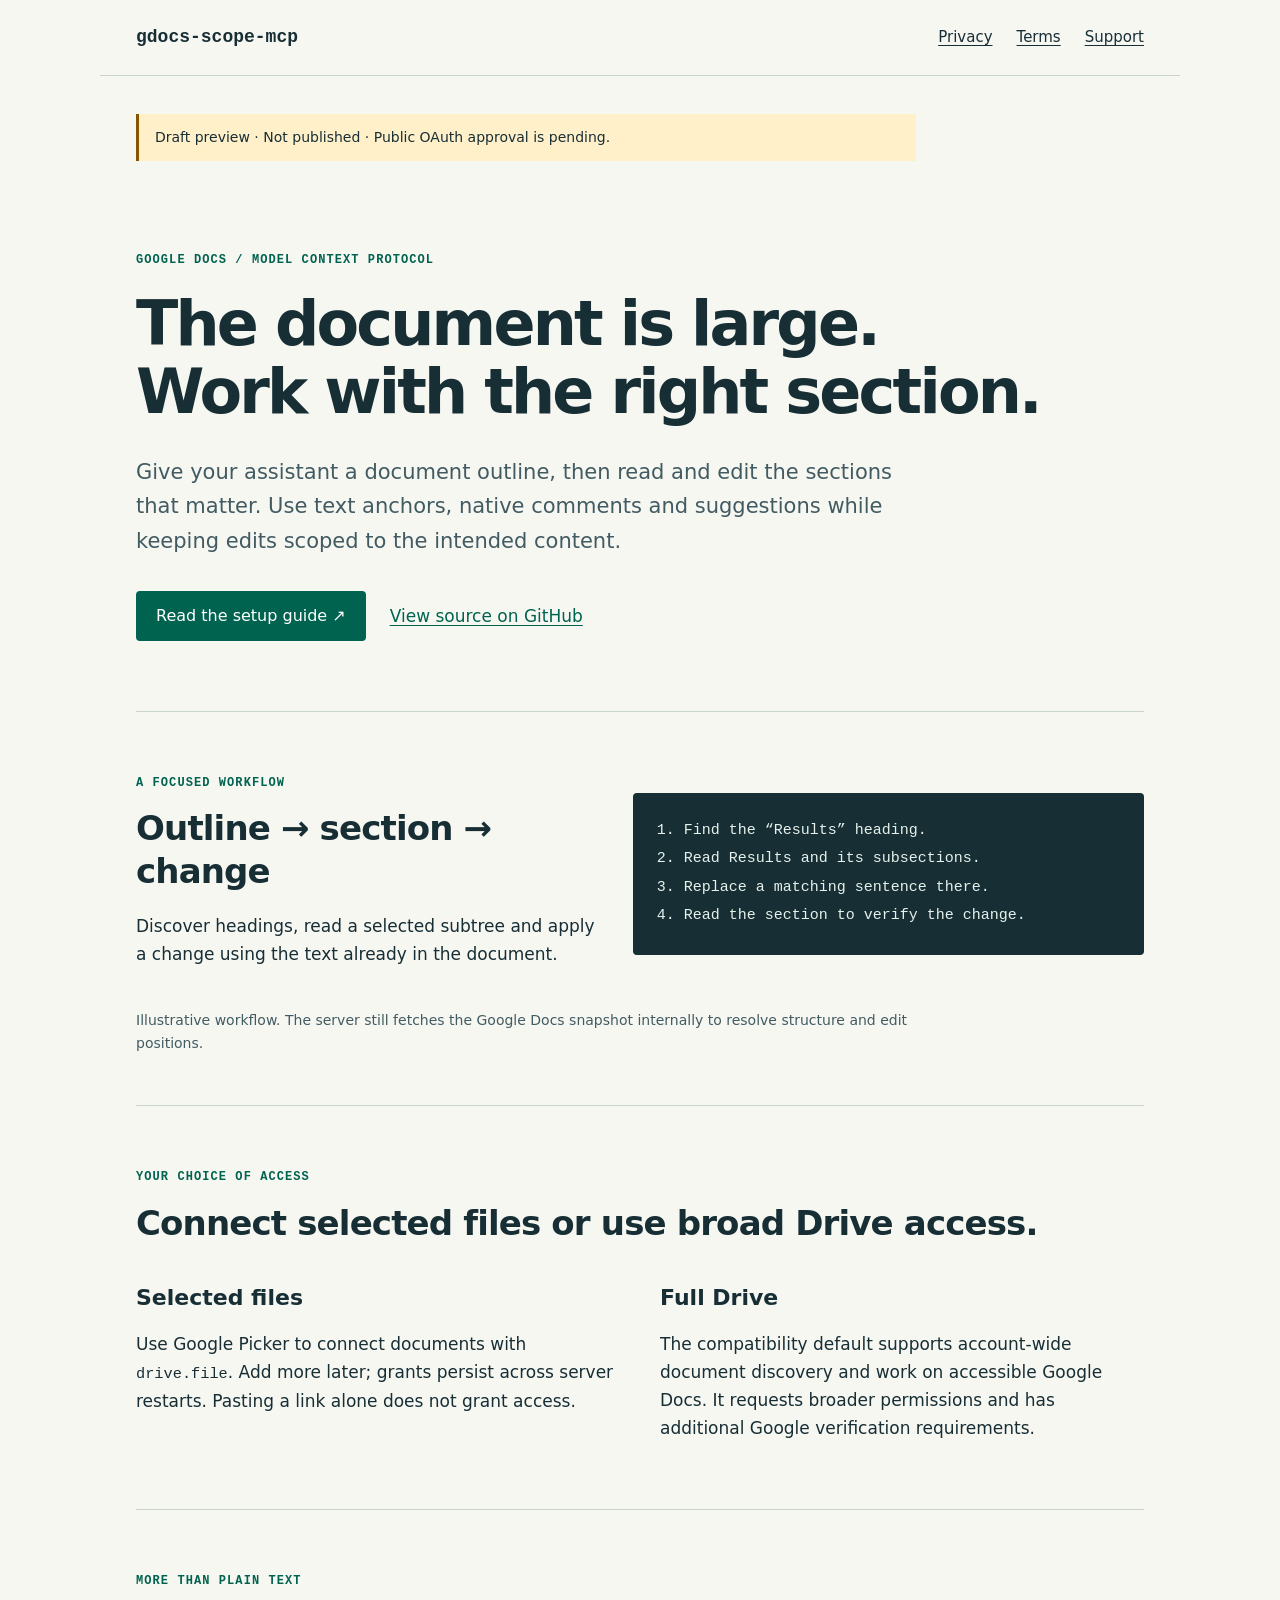
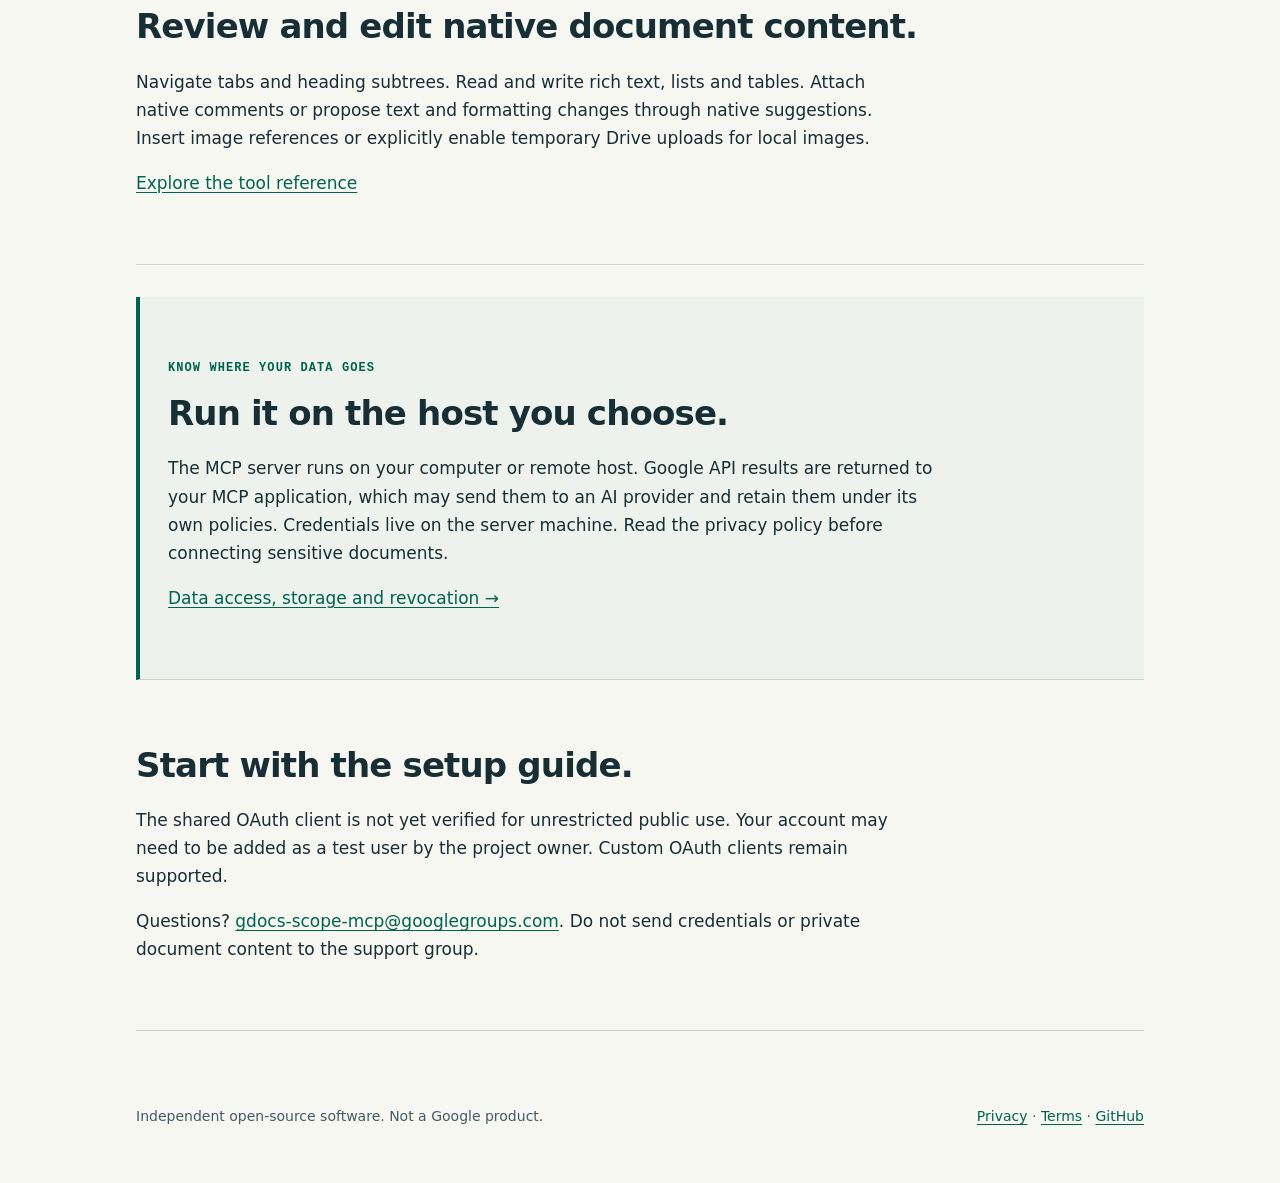
==== website/index.html @ fe9aa480 "Prepare local static pages for public OAuth review" ====
<!doctype html>
<html lang="en">
<head>
  <meta charset="utf-8">
  <meta name="viewport" content="width=device-width, initial-scale=1">
  <meta name="description" content="Section-scoped Google Docs editing for MCP-compatible AI assistants.">
  <title>gdocs-scope-mcp — work with the right section</title>
  <link rel="stylesheet" href="style.css">
</head>
<body>
  <a class="skip" href="#main">Skip to content</a>
  <header><a class="brand" href="index.html">gdocs-scope-mcp</a><nav aria-label="Main"><a href="privacy.html">Privacy</a><a href="terms.html">Terms</a><a href="mailto:gdocs-scope-mcp@googlegroups.com">Support</a></nav></header>
  <main id="main">
    <p class="notice">Draft preview · Not published · Public OAuth approval is pending.</p>
    <section class="hero">
      <p class="eyebrow">Google Docs / Model Context Protocol</p>
      <h1>The document is large.<br>Work with the right section.</h1>
      <p class="lead">Give your assistant a document outline, then read and edit the sections that matter. Use text anchors, native comments and suggestions while keeping edits scoped to the intended content.</p>
      <p class="actions"><a class="button" href="https://github.com/dm0/gdocs-scope-mcp/blob/main/docs/getting-started.md">Read the setup guide <span aria-hidden="true">↗</span></a><a href="https://github.com/dm0/gdocs-scope-mcp">View source on GitHub</a></p>
    </section>
    <section class="example" aria-labelledby="workflow">
      <div><p class="eyebrow">A focused workflow</p><h2 id="workflow">Outline → section → change</h2><p>Discover headings, read a selected subtree and apply a change using the text already in the document.</p></div>
      <pre aria-label="Illustrative assistant workflow"><code>1. Find the “Results” heading.
2. Read Results and its subsections.
3. Replace a matching sentence there.
4. Read the section to verify the change.</code></pre>
      <p class="caption">Illustrative workflow. The server still fetches the Google Docs snapshot internally to resolve structure and edit positions.</p>
    </section>
    <section class="access" aria-labelledby="access"><p class="eyebrow">Your choice of access</p><h2 id="access">Connect selected files or use broad Drive access.</h2>
      <div class="columns"><article><h3>Selected files</h3><p>Use Google Picker to connect documents with <code>drive.file</code>. Add more later; grants persist across server restarts. Pasting a link alone does not grant access.</p></article><article><h3>Full Drive</h3><p>The compatibility default supports account-wide document discovery and work on accessible Google Docs. It requests broader permissions and has additional Google verification requirements.</p></article></div>
    </section>
    <section aria-labelledby="operations"><p class="eyebrow">More than plain text</p><h2 id="operations">Review and edit native document content.</h2><p>Navigate tabs and heading subtrees. Read and write rich text, lists and tables. Attach native comments or propose text and formatting changes through native suggestions. Insert image references or explicitly enable temporary Drive uploads for local images.</p><p><a href="https://github.com/dm0/gdocs-scope-mcp/blob/main/docs/tools/documents.md">Explore the tool reference</a></p></section>
    <section class="boundary" aria-labelledby="data"><p class="eyebrow">Know where your data goes</p><h2 id="data">Run it on the host you choose.</h2><p>The MCP server runs on your computer or remote host. Google API results are returned to your MCP application, which may send them to an AI provider and retain them under its own policies. Credentials live on the server machine. Read the privacy policy before connecting sensitive documents.</p><p><a href="privacy.html">Data access, storage and revocation →</a></p></section>
    <section aria-labelledby="start"><h2 id="start">Start with the setup guide.</h2><p>The shared OAuth client is not yet verified for unrestricted public use. Your account may need to be added as a test user by the project owner. Custom OAuth clients remain supported.</p><p>Questions? <a href="mailto:gdocs-scope-mcp@googlegroups.com">gdocs-scope-mcp@googlegroups.com</a>. Do not send credentials or private document content to the support group.</p></section>
  </main>
  <footer><p>Independent open-source software. Not a Google product.</p><p><a href="privacy.html">Privacy</a> · <a href="terms.html">Terms</a> · <a href="https://github.com/dm0/gdocs-scope-mcp">GitHub</a></p></footer>
</body>
</html>
---- website/style.css ----
:root { color-scheme: light; --ink: #172e35; --muted: #425b62; --paper: #f7f7f2; --line: #c9d4ce; --accent: #00634f; }
* { box-sizing: border-box; }
html { scroll-behavior: smooth; }
body { margin: 0; background: var(--paper); color: var(--ink); font: 17px/1.65 system-ui, sans-serif; }
a { color: var(--accent); text-underline-offset: .2em; }
a:hover { text-decoration-thickness: 2px; }
a:focus-visible { outline: 3px solid #875400; outline-offset: 5px; }
header, main, footer { max-width: 1080px; margin: auto; padding: 24px 36px; }
header { display: flex; flex-wrap: wrap; align-items: center; justify-content: space-between; gap: 18px; border-bottom: 1px solid var(--line); }
.brand { font: 700 18px/1.5 ui-monospace, monospace; color: var(--ink); text-decoration: none; }
nav { display: flex; flex-wrap: wrap; gap: 24px; font-size: 15px; }
nav a { color: var(--ink); }
.skip { position: absolute; left: 12px; top: -100px; background: white; padding: 10px; }
.skip:focus { top: 12px; }
.notice { font-size: 14px; padding: 12px 16px; background: #fff0c9; border-left: 3px solid #875400; }
section { margin: 0; padding: 50px 0; border-bottom: 1px solid var(--line); }
.hero { padding: 64px 0 70px; }
.eyebrow { font: 650 12px/1.6 ui-monospace, monospace; letter-spacing: .09em; text-transform: uppercase; color: var(--accent); }
h1 { font-size: clamp(36px, 5.5vw, 62px); line-height: 1.1; letter-spacing: -.045em; font-weight: 650; margin: 20px 0 28px; }
h2 { font-size: clamp(26px, 3vw, 34px); line-height: 1.25; letter-spacing: -.025em; margin: 14px 0 20px; }
h3 { font-size: 22px; line-height: 1.3; margin: 20px 0 12px; }
p { max-width: 780px; }
.lead { font-size: 21px; color: var(--muted); max-width: 800px; }
.actions { display: flex; flex-wrap: wrap; align-items: center; gap: 24px; margin: 32px 0 0; }
.button { display: inline-block; color: white; background: var(--accent); padding: 12px 20px; text-decoration: none; border-radius: 4px; font-size: 16px; }
.button:hover { background: #004d3e; }
.example { display: grid; grid-template-columns: 1fr 1.1fr; gap: 24px 32px; }
pre { font: 15px/1.9 ui-monospace, monospace; color: #e5f1eb; background: #172e35; padding: 24px; border-radius: 4px; overflow: auto; max-width: 100%; align-self: center; }
code { font-family: ui-monospace, monospace; font-size: .9em; }
pre code { font-size: inherit; }
.caption { grid-column: 1/-1; font-size: 14px; color: var(--muted); margin: 0; }
.columns { display: grid; grid-template-columns: 1fr 1fr; gap: 40px; }
.boundary { border-left: 4px solid var(--accent); padding-left: 28px; margin-top: 32px; background: #edf2ec; padding-right: 28px; }
.legal { max-width: 860px; padding-bottom: 60px; }
.legal h2 { margin-top: 42px; font-size: 27px; }
.legal p { overflow-wrap: anywhere; }
footer { display: flex; justify-content: space-between; flex-wrap: wrap; gap: 10px 30px; font-size: 14px; color: var(--muted); padding-top: 36px; padding-bottom: 40px; }
@media (max-width: 700px) { header, main, footer { padding-left: 22px; padding-right: 22px; } .example, .columns { grid-template-columns: 1fr; gap: 12px; } .hero { padding: 40px 0; } section { padding: 36px 0; } .lead { font-size: 19px; } pre { font-size: 13px; padding: 18px; } .boundary { padding-left: 18px; padding-right: 18px; } }
@media (prefers-reduced-motion: reduce) { html { scroll-behavior: auto; } }
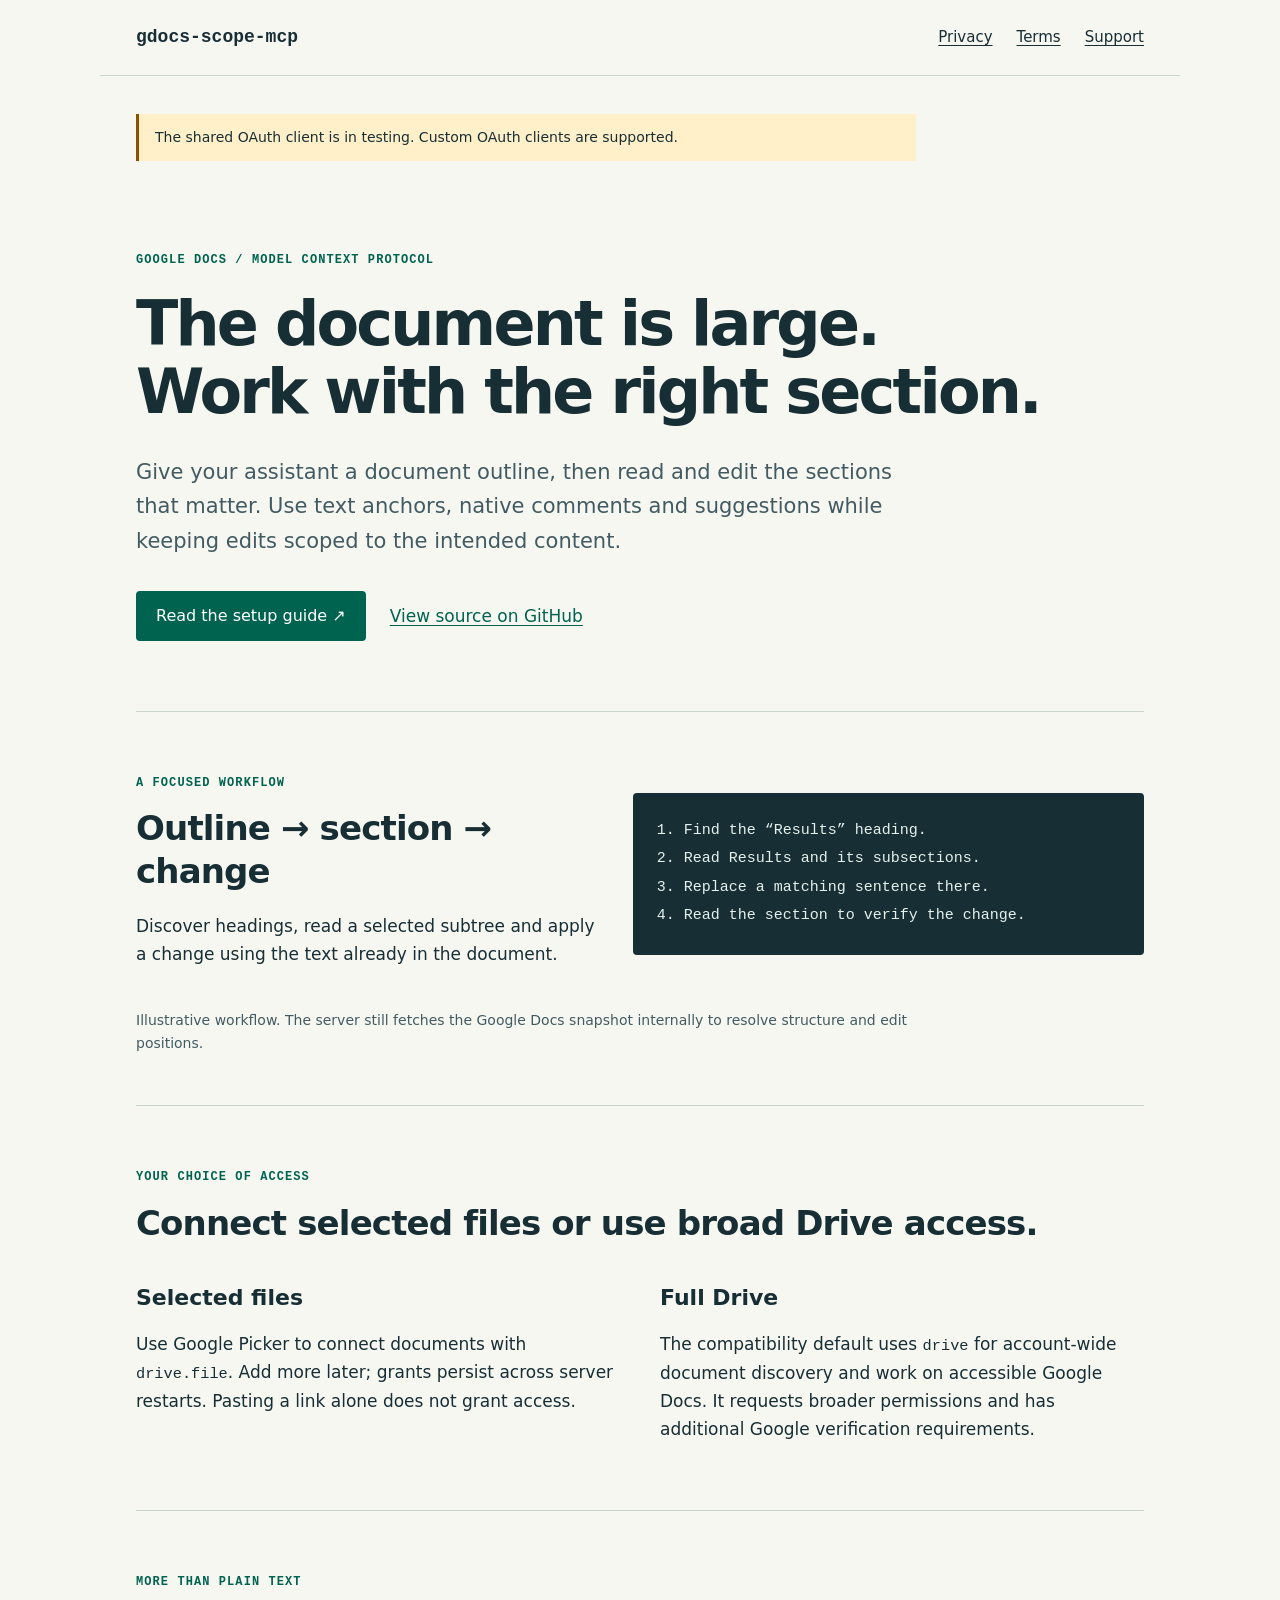
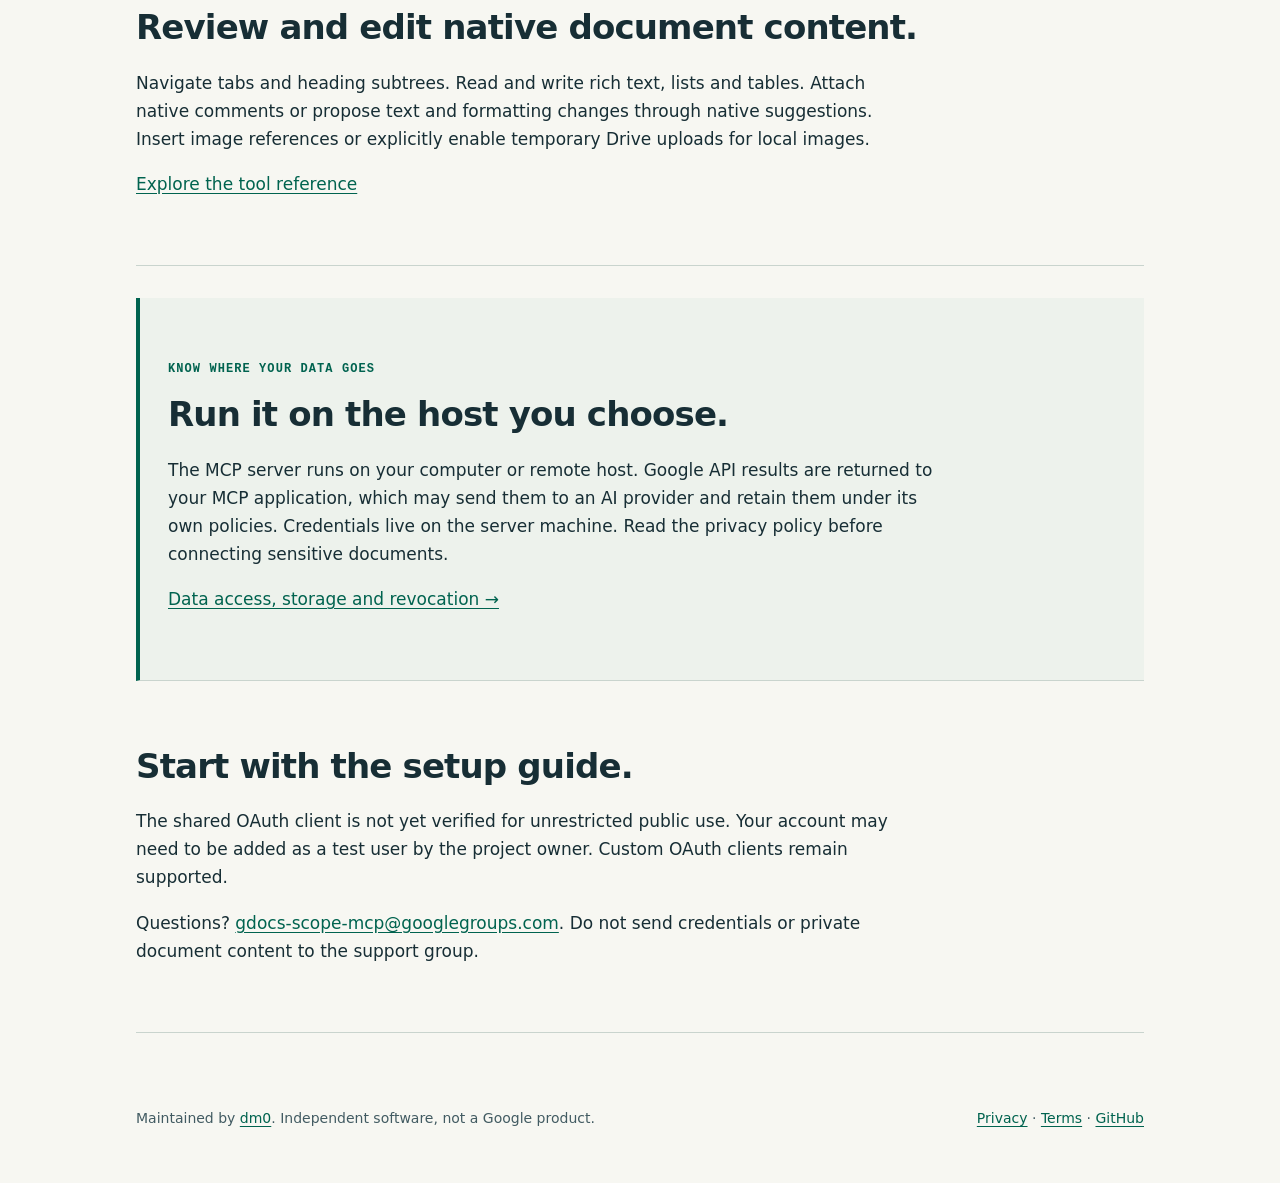
==== commit 4a6cecaa: "Finalize website content, privacy policy and publication guidance" ====
--- a/website/index.html
+++ b/website/index.html
@@ -5,13 +5,14 @@
   <meta name="viewport" content="width=device-width, initial-scale=1">
   <meta name="description" content="Section-scoped Google Docs editing for MCP-compatible AI assistants.">
   <title>gdocs-scope-mcp — work with the right section</title>
+  <link rel="icon" href="icon.svg" type="image/svg+xml">
   <link rel="stylesheet" href="style.css">
 </head>
 <body>
   <a class="skip" href="#main">Skip to content</a>
   <header><a class="brand" href="index.html">gdocs-scope-mcp</a><nav aria-label="Main"><a href="privacy.html">Privacy</a><a href="terms.html">Terms</a><a href="mailto:gdocs-scope-mcp@googlegroups.com">Support</a></nav></header>
   <main id="main">
-    <p class="notice">Draft preview · Not published · Public OAuth approval is pending.</p>
+    <p class="notice">The shared OAuth client is in testing. Custom OAuth clients are supported.</p>
     <section class="hero">
       <p class="eyebrow">Google Docs / Model Context Protocol</p>
       <h1>The document is large.<br>Work with the right section.</h1>
@@ -27,12 +28,12 @@
       <p class="caption">Illustrative workflow. The server still fetches the Google Docs snapshot internally to resolve structure and edit positions.</p>
     </section>
     <section class="access" aria-labelledby="access"><p class="eyebrow">Your choice of access</p><h2 id="access">Connect selected files or use broad Drive access.</h2>
-      <div class="columns"><article><h3>Selected files</h3><p>Use Google Picker to connect documents with <code>drive.file</code>. Add more later; grants persist across server restarts. Pasting a link alone does not grant access.</p></article><article><h3>Full Drive</h3><p>The compatibility default supports account-wide document discovery and work on accessible Google Docs. It requests broader permissions and has additional Google verification requirements.</p></article></div>
+      <div class="columns"><article><h3>Selected files</h3><p>Use Google Picker to connect documents with <code>drive.file</code>. Add more later; grants persist across server restarts. Pasting a link alone does not grant access.</p></article><article><h3>Full Drive</h3><p>The compatibility default uses <code>drive</code> for account-wide document discovery and work on accessible Google Docs. It requests broader permissions and has additional Google verification requirements.</p></article></div>
     </section>
     <section aria-labelledby="operations"><p class="eyebrow">More than plain text</p><h2 id="operations">Review and edit native document content.</h2><p>Navigate tabs and heading subtrees. Read and write rich text, lists and tables. Attach native comments or propose text and formatting changes through native suggestions. Insert image references or explicitly enable temporary Drive uploads for local images.</p><p><a href="https://github.com/dm0/gdocs-scope-mcp/blob/main/docs/tools/documents.md">Explore the tool reference</a></p></section>
     <section class="boundary" aria-labelledby="data"><p class="eyebrow">Know where your data goes</p><h2 id="data">Run it on the host you choose.</h2><p>The MCP server runs on your computer or remote host. Google API results are returned to your MCP application, which may send them to an AI provider and retain them under its own policies. Credentials live on the server machine. Read the privacy policy before connecting sensitive documents.</p><p><a href="privacy.html">Data access, storage and revocation →</a></p></section>
     <section aria-labelledby="start"><h2 id="start">Start with the setup guide.</h2><p>The shared OAuth client is not yet verified for unrestricted public use. Your account may need to be added as a test user by the project owner. Custom OAuth clients remain supported.</p><p>Questions? <a href="mailto:gdocs-scope-mcp@googlegroups.com">gdocs-scope-mcp@googlegroups.com</a>. Do not send credentials or private document content to the support group.</p></section>
   </main>
-  <footer><p>Independent open-source software. Not a Google product.</p><p><a href="privacy.html">Privacy</a> · <a href="terms.html">Terms</a> · <a href="https://github.com/dm0/gdocs-scope-mcp">GitHub</a></p></footer>
+  <footer><p>Maintained by <a href="https://github.com/dm0">dm0</a>. Independent software, not a Google product.</p><p><a href="privacy.html">Privacy</a> · <a href="terms.html">Terms</a> · <a href="https://github.com/dm0/gdocs-scope-mcp">GitHub</a></p></footer>
 </body>
 </html>
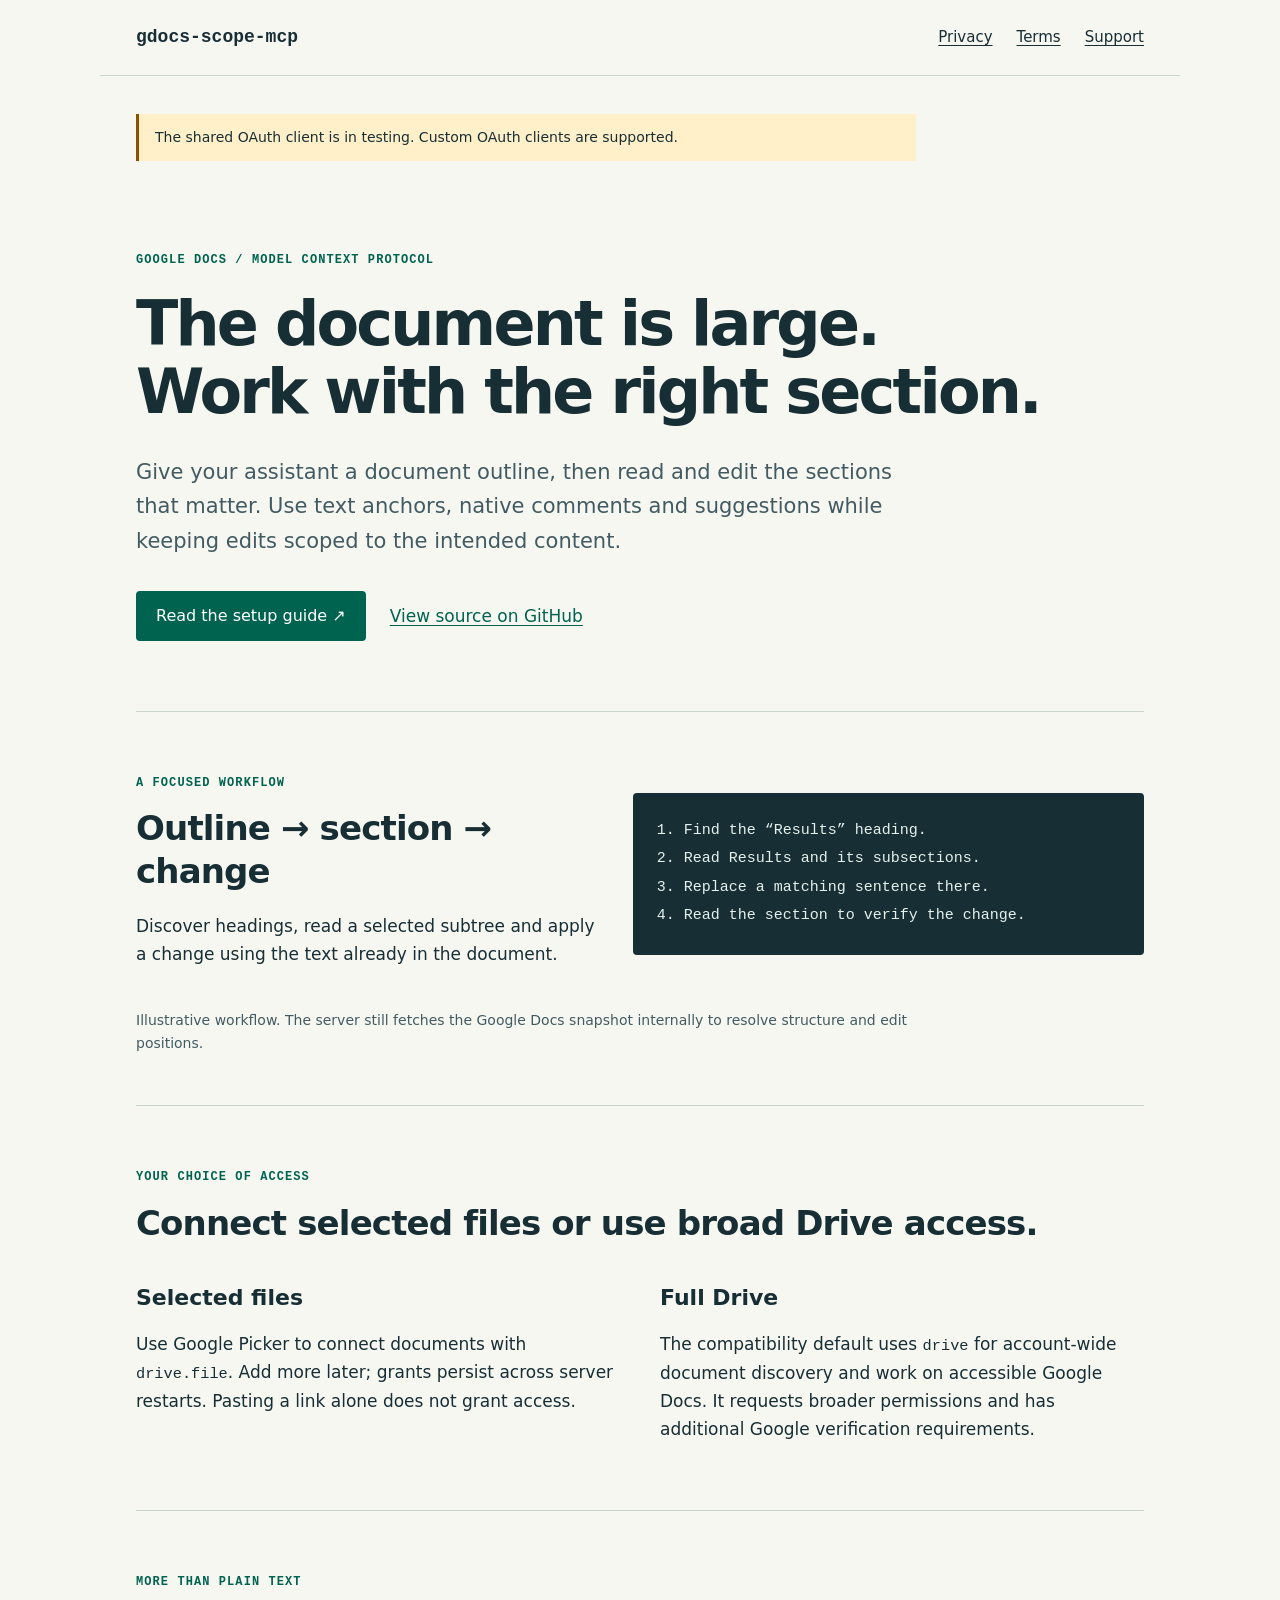
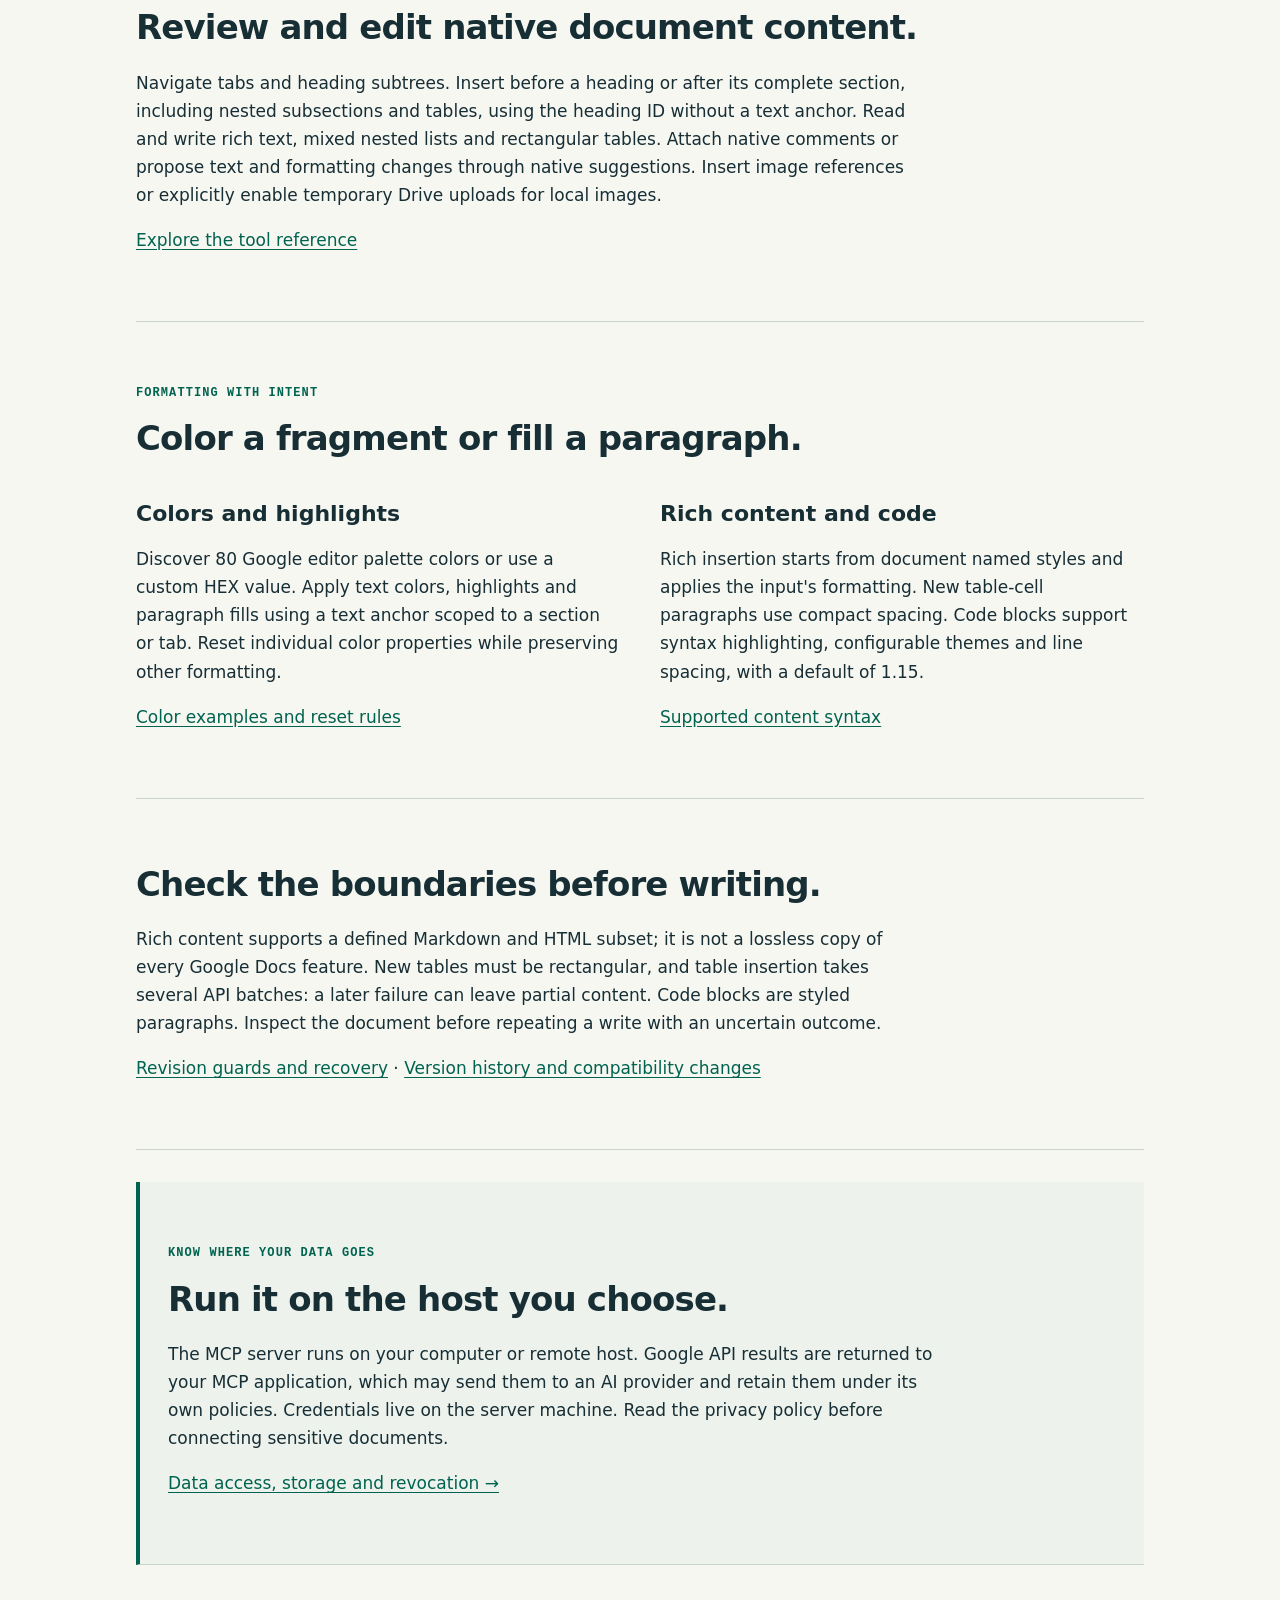
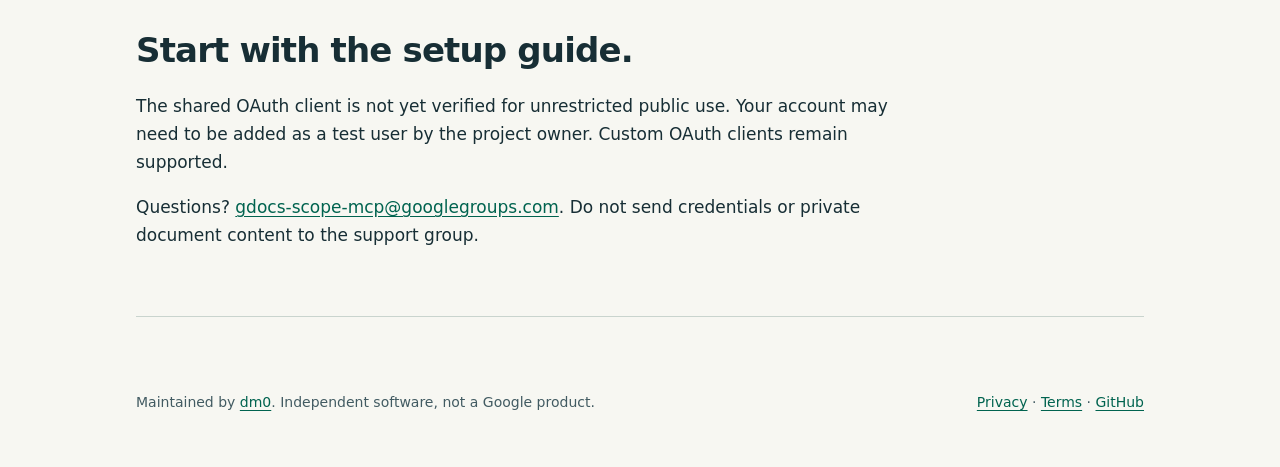
==== commit e2b30d90: "docs: align public and MCP guidance with release capabilities" ====
--- a/website/index.html
+++ b/website/index.html
@@ -30,7 +30,9 @@
     <section class="access" aria-labelledby="access"><p class="eyebrow">Your choice of access</p><h2 id="access">Connect selected files or use broad Drive access.</h2>
       <div class="columns"><article><h3>Selected files</h3><p>Use Google Picker to connect documents with <code>drive.file</code>. Add more later; grants persist across server restarts. Pasting a link alone does not grant access.</p></article><article><h3>Full Drive</h3><p>The compatibility default uses <code>drive</code> for account-wide document discovery and work on accessible Google Docs. It requests broader permissions and has additional Google verification requirements.</p></article></div>
     </section>
-    <section aria-labelledby="operations"><p class="eyebrow">More than plain text</p><h2 id="operations">Review and edit native document content.</h2><p>Navigate tabs and heading subtrees. Read and write rich text, lists and tables. Attach native comments or propose text and formatting changes through native suggestions. Insert image references or explicitly enable temporary Drive uploads for local images.</p><p><a href="https://github.com/dm0/gdocs-scope-mcp/blob/main/docs/tools/documents.md">Explore the tool reference</a></p></section>
+    <section aria-labelledby="operations"><p class="eyebrow">More than plain text</p><h2 id="operations">Review and edit native document content.</h2><p>Navigate tabs and heading subtrees. Insert before a heading or after its complete section, including nested subsections and tables, using the heading ID without a text anchor. Read and write rich text, mixed nested lists and rectangular tables. Attach native comments or propose text and formatting changes through native suggestions. Insert image references or explicitly enable temporary Drive uploads for local images.</p><p><a href="https://github.com/dm0/gdocs-scope-mcp/blob/main/docs/tools/documents.md">Explore the tool reference</a></p></section>
+    <section aria-labelledby="formatting"><p class="eyebrow">Formatting with intent</p><h2 id="formatting">Color a fragment or fill a paragraph.</h2><div class="columns"><article><h3>Colors and highlights</h3><p>Discover 80 Google editor palette colors or use a custom HEX value. Apply text colors, highlights and paragraph fills using a text anchor scoped to a section or tab. Reset individual color properties while preserving other formatting.</p><p><a href="https://github.com/dm0/gdocs-scope-mcp/blob/main/docs/colors.md">Color examples and reset rules</a></p></article><article><h3>Rich content and code</h3><p>Rich insertion starts from document named styles and applies the input's formatting. New table-cell paragraphs use compact spacing. Code blocks support syntax highlighting, configurable themes and line spacing, with a default of 1.15.</p><p><a href="https://github.com/dm0/gdocs-scope-mcp/blob/main/docs/rich-content.md">Supported content syntax</a></p></article></div></section>
+    <section aria-labelledby="limits"><h2 id="limits">Check the boundaries before writing.</h2><p>Rich content supports a defined Markdown and HTML subset; it is not a lossless copy of every Google Docs feature. New tables must be rectangular, and table insertion takes several API batches: a later failure can leave partial content. Code blocks are styled paragraphs. Inspect the document before repeating a write with an uncertain outcome.</p><p><a href="https://github.com/dm0/gdocs-scope-mcp/blob/main/docs/concurrent-edits.md">Revision guards and recovery</a> · <a href="https://github.com/dm0/gdocs-scope-mcp/blob/main/CHANGELOG.md">Version history and compatibility changes</a></p></section>
     <section class="boundary" aria-labelledby="data"><p class="eyebrow">Know where your data goes</p><h2 id="data">Run it on the host you choose.</h2><p>The MCP server runs on your computer or remote host. Google API results are returned to your MCP application, which may send them to an AI provider and retain them under its own policies. Credentials live on the server machine. Read the privacy policy before connecting sensitive documents.</p><p><a href="privacy.html">Data access, storage and revocation →</a></p></section>
     <section aria-labelledby="start"><h2 id="start">Start with the setup guide.</h2><p>The shared OAuth client is not yet verified for unrestricted public use. Your account may need to be added as a test user by the project owner. Custom OAuth clients remain supported.</p><p>Questions? <a href="mailto:gdocs-scope-mcp@googlegroups.com">gdocs-scope-mcp@googlegroups.com</a>. Do not send credentials or private document content to the support group.</p></section>
   </main>
